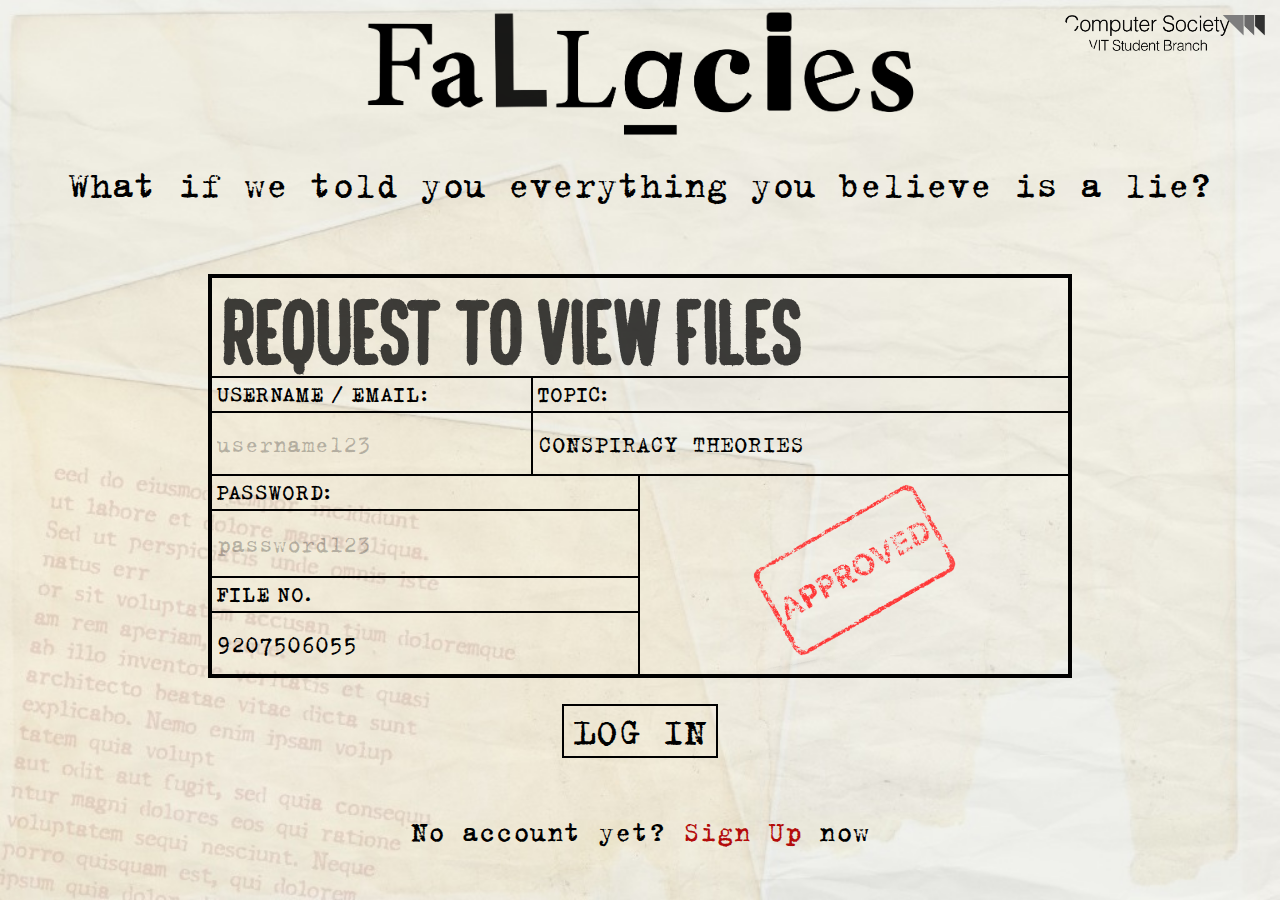
==== index.html @ 8a7b04fc "initial commit" ====
<!DOCTYPE html>
<html lang="en">
  <head>
    <meta charset="UTF-8" />
    <meta name="viewport" content="width=device-width, initial-scale=1.0" />
    <link rel="stylesheet" href="style.css" />
    <link rel="shortcut icon" type="image/png" href="favicon.png" />
    <title>FALLACIES</title>
  </head>
  <body onload="loaded()">
    <div id="loader"><img src="./loading.gif" alt="Loading..." class="loading-gif"></div>
    <img src="./CSIDark(saturated).png" alt="CSI LOGO" class="csilogo" />
    <div class="container">
      <div class="header">
        <img src="./title.png" alt="LOGO" class="logo" />
        <h2 class="description">What if we told you everything you believe is a lie?</h2>
      </div>
      <div class="containerlev2">
        <form class="login form" id="form">
          <h1 class="heading">request to view files</h1>
          <div class="form__group form__group--username">
            <label for="username" class="form__label">Username / Email:</label>
            <input
              type="text"
              class="form__input"
              id="email"
              placeholder="username123"
            />
          </div>
          <div class="form__group form__group--topic">
            <label for="topic" class="form__label">Topic:</label>
            <input
              disabled
              value="CONSPIRACY THEORIES"
              type="text"
              class="form__input"
              id="topic"
            />
          </div>
          <div class="form__group form__group--password">
            <label for="c-password" class="form__label">Password:</label>
            <input
              type="password"
              class="form__input"
              id="password"
              placeholder="password123"
            />
          </div>
          <div class="form__group form__group--fileno">
            <label for="fileno" class="form__label">File no.</label>
            <input disabled type="text" class="form__input" id="fileno" />
          </div>
          <div class="form__group form__group--approved">
            <img
              class="approved"
              src="./Approved(straight).png"
              alt="approved-img"
            />
          </div>
        </form>
        <!-- <p class="alert alert-error">Error messages</p> -->
      </div>

      <a href="./homepage.html"><button class="btn-submit">LOG IN</button></a>
      <h4 class="bottom-line">
        No account yet? <span><a class="btn-redirect" href="/signup.html">Sign Up</a> now</span>
      </h4>
    </div>

    <script>
      const number = document.getElementById("fileno");
      let rannum = Math.ceil(Math.random() * 10000000000);
      number.value = rannum;

      if(document.getElementById("loader")) document.querySelector(".container").style.display = 'none';
      function loaded() {
        document.getElementById("loader").style.display = "none";
        document.querySelector(".container").style.display = "flex";
      }
    </script>
  </body>
</html>
---- style.css ----
@font-face {
  font-family: "trixie";
  src: url("./TrixiePlain.ttf");
}

@font-face {
  font-family: "bohemian-typewriter";
  src: url("./Bohemian\ Typewriter.ttf");
}

@font-face {
  font-family: "cafe";
  src: url("./Cafe\ Francoise_D.otf");
}

*,
*::after,
*::before {
  margin: 0;
  padding: 0;
}

html {
  font-size: 62.5%;
  /*1rem = 10px*/
}

body {
  box-sizing: border-box;
  background-image: url(bg.jpeg);
  background-size: cover;
  background-attachment: fixed;
  display: flex;
  align-items: center;
  min-height: 100vh;
  font-family: "bohemian-typewriter";
  font-size: 1.6rem;
  color: #000;
}

#loader {
  position: absolute;
  min-height: 100vh;
  width: 100vw;
  background-image: url(./bg.jpeg);
  background-size: cover;
  z-index: 99999;

  display: flex;
  justify-content: center;
  align-items: center;
}

.loading-gif {
  width: 35rem;
}

.csilogo {
  position: absolute;
  top: 1.5rem;
  right: 1.5rem;
  width: 20rem;
}

.container {
  min-height: 100vh;
  width: 126rem;
  margin-right: auto;
  margin-left: auto;

  display: flex;
  flex-direction: column;
  justify-content: space-between;
  align-items: center;
}

.container__homepage {
  justify-content: flex-start;
}



a {
  text-decoration: none;
  color: #b30c0b;
  cursor: pointer;
}

.header {
  display: flex;
  flex-direction: column;
  justify-content: center;
  align-items: center;
  margin-bottom: 4rem;
}

.header__homepage {
  margin: 5rem;
}

.logo {
  margin-right: auto;
  margin-left: auto;
  width: 44%;
}

.description {
  font-size: 4rem;
  font-family: 'trixie';
  font-weight: 100;
}

.innercontainer {
  display: flex;
  align-items: center;
  width: 100%;
  justify-content: space-around;
}

.innercontainer__image {
  width: 25rem;
}

.form {
  margin: 0 auto;
  width: 68.25%;
  display: grid;
  grid-template-columns: repeat(8, 0.5fr);
  grid-template-rows: repeat(4, minmax(30px, 10rem));
  border: 2px solid #000;
}

.form__group {
  border: 2px solid #000;
  display: grid;
  grid-template-rows: min-content auto;
}

.heading {
  font-family: "cafe";
  grid-row: 1/2;
  grid-column: 1/-1;
  border: 2px solid #000;
  border-bottom: none;
  text-transform: uppercase;
  font-size: 7rem;
  padding-left: 1rem;
  color: rgba(0, 0, 0, 0.75);
}

.form__group--username {
  grid-column: 1/4;
}

.form__group--email,
.form__group--topic {
  grid-column: 4/-1;
  border-left: none;
}

.form__group--password {
  grid-column: 1/5;
  border-top: none;
  border-bottom: none;
}

.form__group--cpassword,
.form__group--fileno {
  grid-column: 1/5;
}

.form__group--approved {
  grid-column: 5/-1;
  grid-row: 3/-1;

  border-left: none;
  border-top: none;
  display: flex;
  justify-content: center;
  align-items: center;
}

.approved {
  width: 60%;
  display: block;
  margin-left: auto;
  margin-right: auto;
  transform: rotate(-30deg);
}

.btn-submit {
  text-transform: uppercase;
  text-align: center;
  color: #000;
  border: 2px solid #000;
  width: fit-content;
  padding: 0 1rem;
  background: transparent;
  font-family: "trixie";
  font-size: 4rem;
  cursor: pointer;
  margin-bottom: 30px;
  transition: all 0.2s;
}

.btn-submit:hover:enabled {
    transform: scale(1.1);
}

.btn-submit:active,
.btn-submit:focus {
  transform: scale(1);
}

.btn-submit:disabled {
  color: rgba(0,0,0, .5);
  border-color: rgba(0,0,0,.5);
  cursor: url('./cursor.png'), auto;
}

.buttons {
  display: flex;
  align-items: center;
}

.bottom-line {
  font-family: "trixie";
  text-align: center;
  font-size: 3rem;
  font-weight: 100;
  margin-bottom: 5rem;
}

small {
  display: none;
}

label {
  padding: 5px 0;
  padding-left: 5px;
  border-bottom: 2px solid #000;
  font-size: 2rem;
  text-transform: uppercase;
}

input {
  box-sizing: border-box;
  font-family: "trixie";
  background-color: transparent;
  padding: 5px;
  height: 100%;
  width: 100%;
  border: none;
  outline: none;
  border-radius: none;
  font-size: 2.5rem;
}

input:disabled {
  color: #000;
}

::placeholder {
  color: rgba(0, 0, 0, 0.25);
}

*::selection {
  background-color: #fff;
}

.alert {
  margin-top: 10px;
  margin-bottom: 25px;
  text-align: center;
  font-size: 2rem;

  display: block;
}

.alert-success {
  color: #0c640c;
}

.alert-error {
  color: #ff0000;
}

@media only screen and (max-width: 1200px) {
  html {
    font-size: 55%;
  }

  .description {
    font-size: 3.5rem;
  }

}

@media only screen and (max-width: 1000px) {
  .heading {
    font-size: 6rem;
  }

  .btn-submit {
    margin-top: 10px;
  }

  .description {
    font-size: 3rem;
  }
}

@media only screen and (max-width: 800px) {
  .heading {
    font-size: 5rem;
    padding-top: 5px;
  }

  .csilogo {
    width: 15rem;
  }


  .bottom-line-signup {
    font-size: 2.2rem;
  }

  .approved {
      width: 80%;
  }

  .description {
    font-size: 2.5rem;
  }
}

@media only screen and (max-width: 700px) {
  .description {
    font-size: 2.25rem;
  }

  .csilogo {
    width: 13rem;
  }
}

@media only screen and (max-width: 600px) {
  .heading {
    font-size: 4.5rem;
  }

  .container {
      margin-top: 5rem;
      width: 95vw;
  }

  .logo {
    width: 60%;
  }

  .description {
    font-size: 2.75rem;
    text-align: center;
  }


  .csilogo {
      width: 15rem;
  }

  .approved {
      width: 60%;
  }

  .container {
    width: 80vw;
  }

  html {
    font-size: 50%;
  }

  .form {
    grid-template-rows: repeat(5, minmax(80px, 1fr)) 200px;
    width: 85%;
  }

  .form__group {
    grid-column: 1/-1;
  }

  .form__group--username {
    border-bottom: none;
  }

  .form__group--email,
  .form__group--topic {
    border-left: 2px solid #000;
  }

  .form__group--topic {
    grid-row: 4/5;
    border-bottom: none;
  }

  .login .form__group--password {
    border-top: 2px solid #000;
  }

  .form__group--approved {
    border: 1px solid #000;

    grid-row: auto;
  }
  .btn-submit {
    margin-top: 10px;
    margin-bottom: 20px;
  }
}

@media only screen and (max-width: 450px) {
  .heading {
    padding-top: 15px;
    font-size: 4rem;
  }

  .description {
    font-size: 5vw;
    text-align: center;
  }

  .container {
    width: 95vw;
  }

  .form {
    width: 85%;
  }



  .bottom-line {
    font-size: 2.2rem;
  }

  .bottom-line-signup {
    font-size: 2rem;
  }
}

@media only screen and (max-width: 400px) {
  html {
    font-size: 40%;
  }

  .approved {
    width: 70%;
}
}
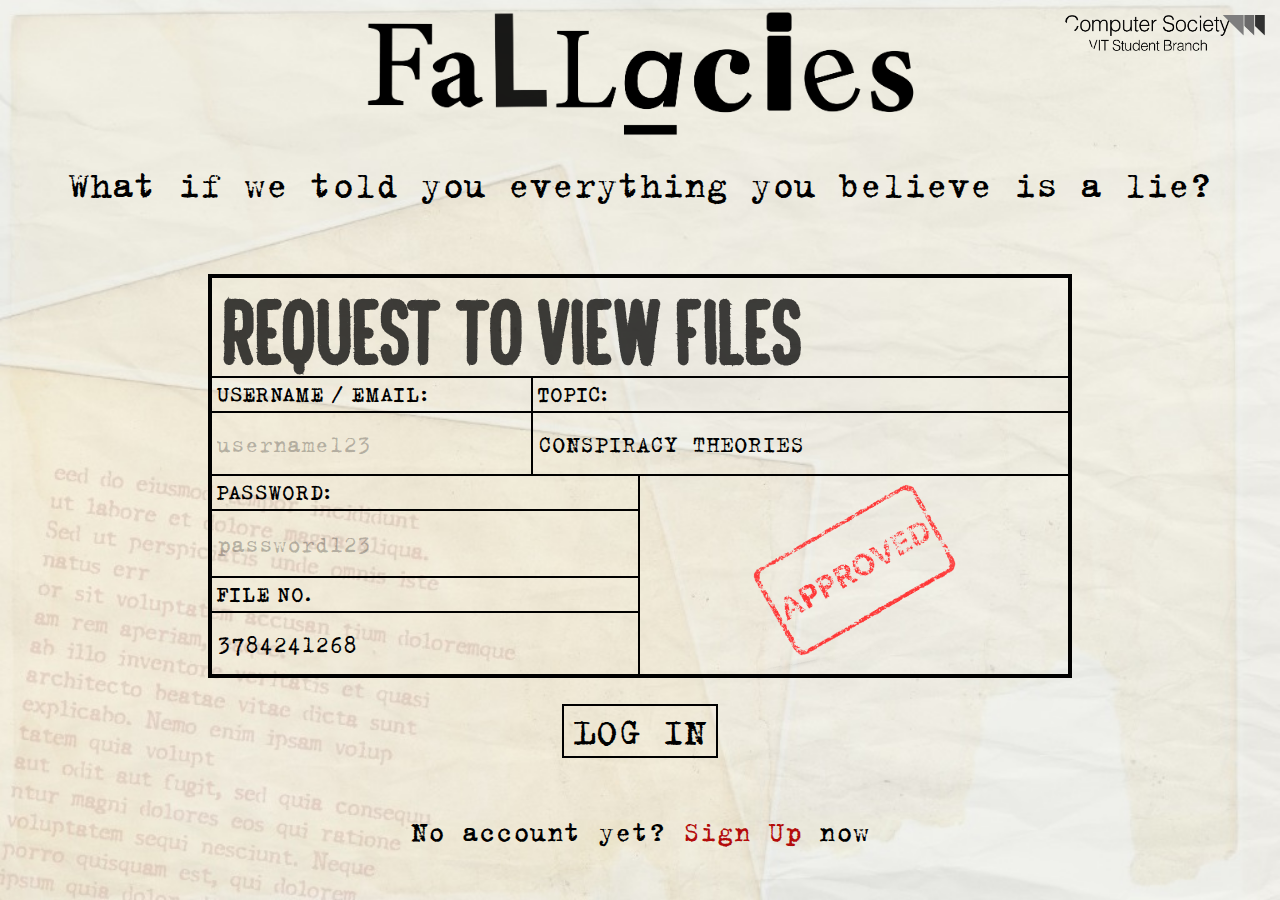
==== commit d5cd31ec: "fix: added ./" ====
--- a/index.html
+++ b/index.html
@@ -63,7 +63,7 @@
 
       <a href="./homepage.html"><button class="btn-submit">LOG IN</button></a>
       <h4 class="bottom-line">
-        No account yet? <span><a class="btn-redirect" href="/signup.html">Sign Up</a> now</span>
+        No account yet? <span><a class="btn-redirect" href="./signup.html">Sign Up</a> now</span>
       </h4>
     </div>
 
